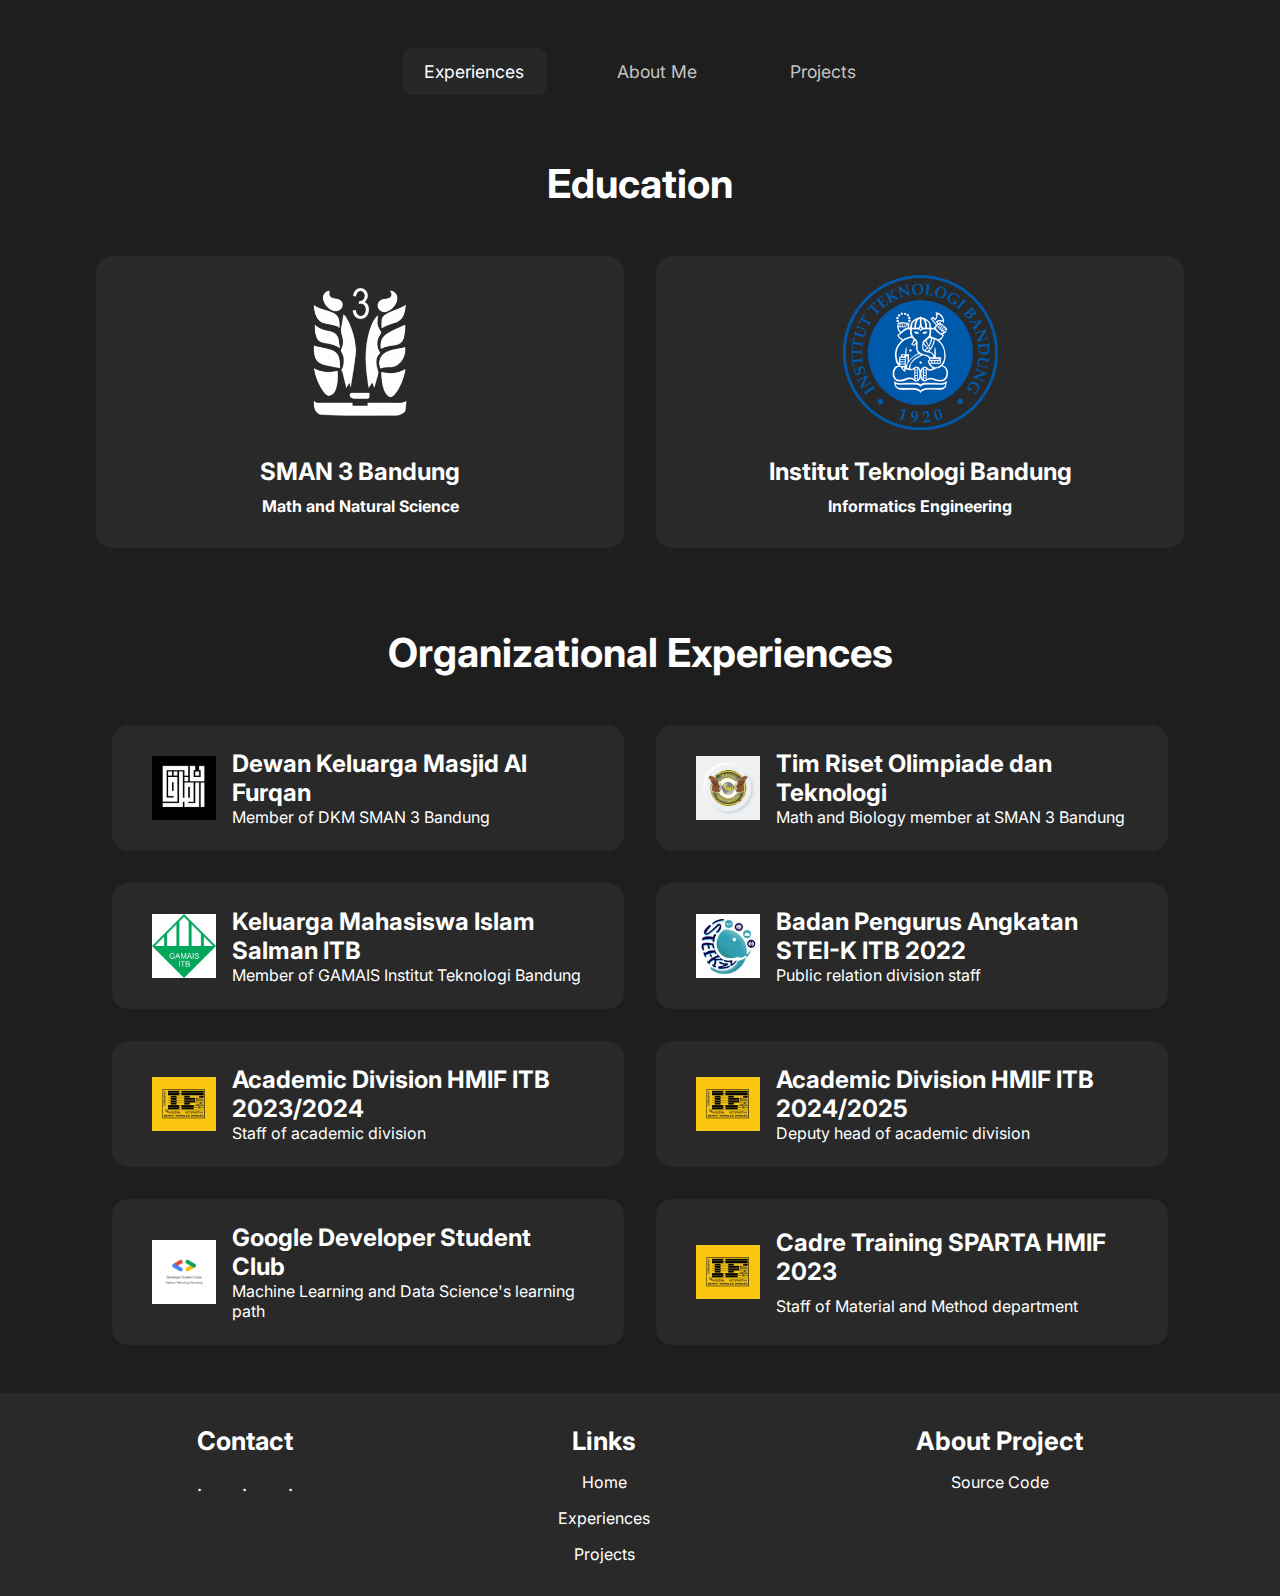
==== experience.html @ 9b5170ad "fix: responsiveness" ====
<!DOCTYPE html>
<html lang="en">
<head>
    <meta charset="UTF-8">
    <meta name="viewport" content="width=device-width, initial-scale=1.0">
    <title>Portfolio - Experiences</title>
    <link href="experience.css" rel="stylesheet">
    <link href="layout.css" rel="stylesheet">
    <link rel="stylesheet" href="https://cdnjs.cloudflare.com/ajax/libs/font-awesome/6.6.0/css/all.min.css" integrity="sha512-Kc323vGBEqzTmouAECnVceyQqyqdsSiqLQISBL29aUW4U/M7pSPA/gEUZQqv1cwx4OnYxTxve5UMg5GT6L4JJg==" crossorigin="anonymous" referrerpolicy="no-referrer" />
    <link rel="icon" type="image/x-icon" href="/assets/img/icon.png">
</head>
<body>
    <header>
        <input type="checkbox" id="nav-burger">
        <label for="nav-burger"><i class="fa-solid fa-bars"></i></label>
        <nav class="navbar">
            <a href="experience.html" id="current">Experiences</a>
            <a href="index.html">About Me</a>
            <a href="projects.html">Projects</a>
        </nav>
    </header>

    <section id="education">
        <div class="container">
            <h1>Education</h1>
            <div class="content" id="education-content">
                <div class="card">
                    <img loading="lazy" src="/assets/img/sman3.png" alt="SMA Negeri 3 Kota Bandung">
                    <h2 class="card-title">SMAN 3 Bandung</h2>
                    <h4>Math and Natural Science</h4>
                </div>
                <div class="card">
                    <img loading="lazy" src="/assets/img/itb.png" alt="Institut Teknologi Bandung">
                    <h2 class="card-title">Institut Teknologi Bandung</h2>
                    <h4>Informatics Engineering</h4>
                </div>
            </div>
        </div>
    </section>

    <section id="experiences">
        <div class="container">
            <h1>Organizational Experiences</h1>
            <div class="content" id="experience-content">
                <div class="accordion">
                    <img loading="lazy" src="/assets/img/dkm3.jpeg" alt="DKM SMA 3">
                    <div class="accordion-content">
                        <h2>Dewan Keluarga Masjid Al Furqan</h2>
                        <p>Member of DKM SMAN 3 Bandung</p>
                    </div>
                </div>
                <div class="accordion">
                    <img loading="lazy" src="/assets/img/trilogi.webp" alt="Trilogi SMA 3">
                    <div class="accordion-content">
                        <h2>Tim Riset Olimpiade dan Teknologi</h2>
                        <p>Math and Biology member at SMAN 3 Bandung</p>
                    </div>
                </div>
                <div class="accordion">
                    <img loading="lazy" src="/assets/img/gamais.jpeg" alt="GAMAIS">
                    <div class="accordion-content">
                        <h2>Keluarga Mahasiswa Islam Salman ITB</h2>
                        <p>Member of GAMAIS Institut Teknologi Bandung</p>
                    </div>
                </div>
                <div class="accordion">
                    <img loading="lazy" src="/assets/img/bpa.jpeg" alt="STEI">
                    <div class="accordion-content">
                        <h2>Badan Pengurus Angkatan STEI-K ITB 2022</h2>
                        <p>Public relation division staff</p>
                    </div>
                </div>
                <div class="accordion">
                    <img loading="lazy" src="/assets/img/hmif.png" alt="Hmif">
                    <div class="accordion-content">
                        <h2>Academic Division HMIF ITB 2023/2024</h2>
                        <p>Staff of academic division</p>
                    </div>
                </div>
                <div class="accordion">
                    <img loading="lazy" src="/assets/img/hmif.png" alt="HMIF">
                    <div class="accordion-content">
                        <h2>Academic Division HMIF ITB 2024/2025</h2>
                        <p>Deputy head of academic division</p>
                    </div>
                </div>
                <div class="accordion">
                    <img loading="lazy" src="/assets/img/gdsc.png" alt="GDSC">
                    <div class="accordion-content">
                        <h2>Google Developer Student Club</h2>
                        <p>Machine Learning and Data Science's learning path</p>
                    </div>
                </div>
                <div class="accordion">
                    <img loading="lazy" src="/assets/img/hmif.png" alt="HMIF">
                    <div class="accordion-content">
                        <h2>Cadre Training SPARTA HMIF 2023</h2>
                        <p>Staff of Material and Method department</p>
                    </div>
                </div>
            </div>
        </div>
    </section>

    <footer>
        <div class="contacts-footer">
            <h1>Contact</h1>
            <div class="contacts">
                <a href="https://www.github.com/bagassambega" target="_blank"><i class="fa-brands fa-github"></i>.</a>
                <a href="https://www.linkedin.com/in/bagassambega" target="_blank"><i class="fa-brands fa-linkedin"></i>.</a>
                <a href="mailto:bagassambega@gmail.com" target="_blank"><i class="fa-solid fa-envelope"></i>.</a>
            </div>
        </div>
        <div class="links">
            <h1>Links</h1>
            <a href="index.html">Home</a>
            <a href="experience.html">Experiences</a>
            <a href="projects.html">Projects</a>
        </div>
        <div class="links">
            <h1>About Project</h1>
            <a href="https://github.com/bagassambega/WBD1-Portfolio" target="_blank">Source Code</a>
        </div>
    </footer>
</body>
</html>
---- experience.css ----
#experiences {
    margin: 1rem;
}

.container {
    padding: 2rem 6rem;
    display: flex;
    flex-direction: column;
    gap: 3rem;
}

.container h1 {
    font-size: 2.5rem;
    text-align: center;
}

.container #education-content {
    display: grid;
    grid-template-columns: 1fr 1fr;
    column-gap: 2rem;
}

.container .content .card {
    display: flex;
    flex-direction: column;
    gap: .6rem;
    align-items: center;
    background-color: var(--bg-sec-color);
    padding: 0 0 2rem 0;
    border-radius: 1rem;
}

.container .card img {
    width: 15vw;
    padding: 1rem;
}

.container .card:hover, .container .content .accordion:hover {
    scale: 1.005;
    background-color: rgb(58, 58, 58);
    transition: all .2s;
}

.container #experience-content {
    display: grid;
    grid-template-columns: 1fr 1fr;
    column-gap: 2rem;
    row-gap: 2rem;
}

.container .content .accordion {
    display: flex;
    flex-direction: row;
    gap: 1rem;
    padding: 1.5rem 2.5rem;
    background-color: var(--bg-sec-color);
    border-radius: 1rem;
}

.container .accordion img {
    width: 5vw;
    height: auto;
    object-fit: contain;
}

.container .accordion-content {
    display: flex;
    flex-direction: column;
    justify-content: space-around;
}

@media (max-width: 724px) {
    .container {
        margin: 1rem 0;
        padding: 0 1rem;
        justify-items: center;
    }

    .container h1 {
        font-size: 2rem;
    }

    .container #education-content {
        display: grid;
        grid-template-columns: none;
        grid-template-rows: 1fr 1fr;
        row-gap: 2rem;
        justify-items: center;
    }

    .container .card h2 {
        font-size: 1.5rem;
    }

    .container .card h4 {
        font-size: 1rem;
    }
    
    .container .content .card {
        justify-content: center;
        align-items: center;
        text-align: center;
        width: 80vw;
    }

    .container .card img {
        width: 30vw;
        height: auto;
        object-fit: contain;
    }

    .container #experience-content {
        display: flex;
        flex-direction: column;
        gap: 1.5rem;
        align-items: center;
    }

    .container .content .accordion {
        width: 90vw;
        gap: 1.21rem;
        padding: 1rem .8rem;
    }

    .container .accordion h2 {
        font-size: 1.1rem;
    }

    .container .accordion p {
        font-size: .8rem;
    }

    .container .accordion img {
        width: 25%;
    }
}
---- layout.css ----
@import url('https://fonts.googleapis.com/css2?family=Montserrat:wght@100..900&display=swap');
@import url('https://fonts.googleapis.com/css2?family=Inter:ital,opsz,wght@0,14..32,100..900;1,14..32,100..900&display=swap');

:root {
    --bg-color: #1f1e1e;
    --bg-sec-color: rgb(41, 41, 41);
    --prim-color: white;
    --sec-color: rgb(197, 196, 196);
    --third-color: rgb(240, 240, 240);
    --bg-active: rgb(39, 39, 39);
    --def-font: 'Inter', sans-serif;
    --prim-button: #0080a7;
    --sec-button: #0694be;
}

* {
    margin: 0;
    padding: 0;
    box-sizing: border-box;
}

body {
    background-color: var(--bg-color);
    color: var(--prim-color);
    font-family: var(--def-font);
}

nav {
    display: flex;
    flex-direction: row;
    justify-content: center;
    gap: 3rem;
    padding: 2rem 0;
    margin-top: 1rem;
}

nav a {
    text-decoration: none;
    color: var(--sec-color);
    font-size: 1.1rem;
    padding: .8rem 1.4rem;
    border-radius: .6rem;
}

nav a#current {
    color: var(--prim-color);
    background-color: var(--bg-active);
}

nav a:hover {
    color: var(--third-color);
    transition: color .25s;
}

#nav-burger {
    display: none;
}

header label {
    margin: 0 auto;
    display: none;
    font-size: 1.1rem;
}

header .nav-responsive label {
    cursor: pointer;
}

footer {
    display: flex;
    flex-direction: row;
    justify-content: space-around;
    padding: 2rem 4rem;
    background-color: var(--bg-sec-color);
}

footer .links {
    display: flex;
    flex-direction: column;
    gap: 1rem;
}

footer .contacts-footer {
    display: flex;
    flex-direction: column;
    gap: 1rem;
}

footer .contacts {
    display: flex;
    flex-direction: row;
    justify-content: space-between;
    gap: 2.5rem;
}

footer h1 {
    text-align: center;
    font-family: 'Inter';
    font-size: 1.6rem;
}

footer .links a, footer .contacts a {
    text-decoration: none;
    color: var(--prim-color);
    text-align: center;
}

footer .contacts a {
    font-size: 1.2rem;
}

footer .links a:hover, footer .contacts a:hover {
    color: var(--sec-color);
    transition: color .3s;
}

@media (max-width: 584px) {
    nav {
        padding: 0;
        display: none;
        flex-direction: column;
        gap: .1rem;
        margin: 0;
        align-items: center;
    }
    
    header {
        background-color: var(--bg-sec-color);
        padding: .8rem 1rem;
        margin-bottom: 2rem;
    }

    header label {
        display: block;
        margin: auto;
        text-align: center;
    }
    
    nav a {
        font-size: .9rem;
    }

    nav a#current {
        background-color: var(--bg-sec-color);
        font-weight: 700;
    }

    header .nav-responsive {
        display: flex;
        justify-content: center;
    }

    #nav-burger:checked ~ nav {
        display: flex;
        transition: all .5s;
    }

    footer {
        flex-direction: column;
        gap: 2rem;
    }

    footer .contacts {
        justify-content: center;
        gap: 2rem;
    }

    footer h1 {
        font-size: 1.4rem;
    }

    footer a {
        font-size: .8rem;
    }

    footer .links {
        gap: .8rem;
    }
}
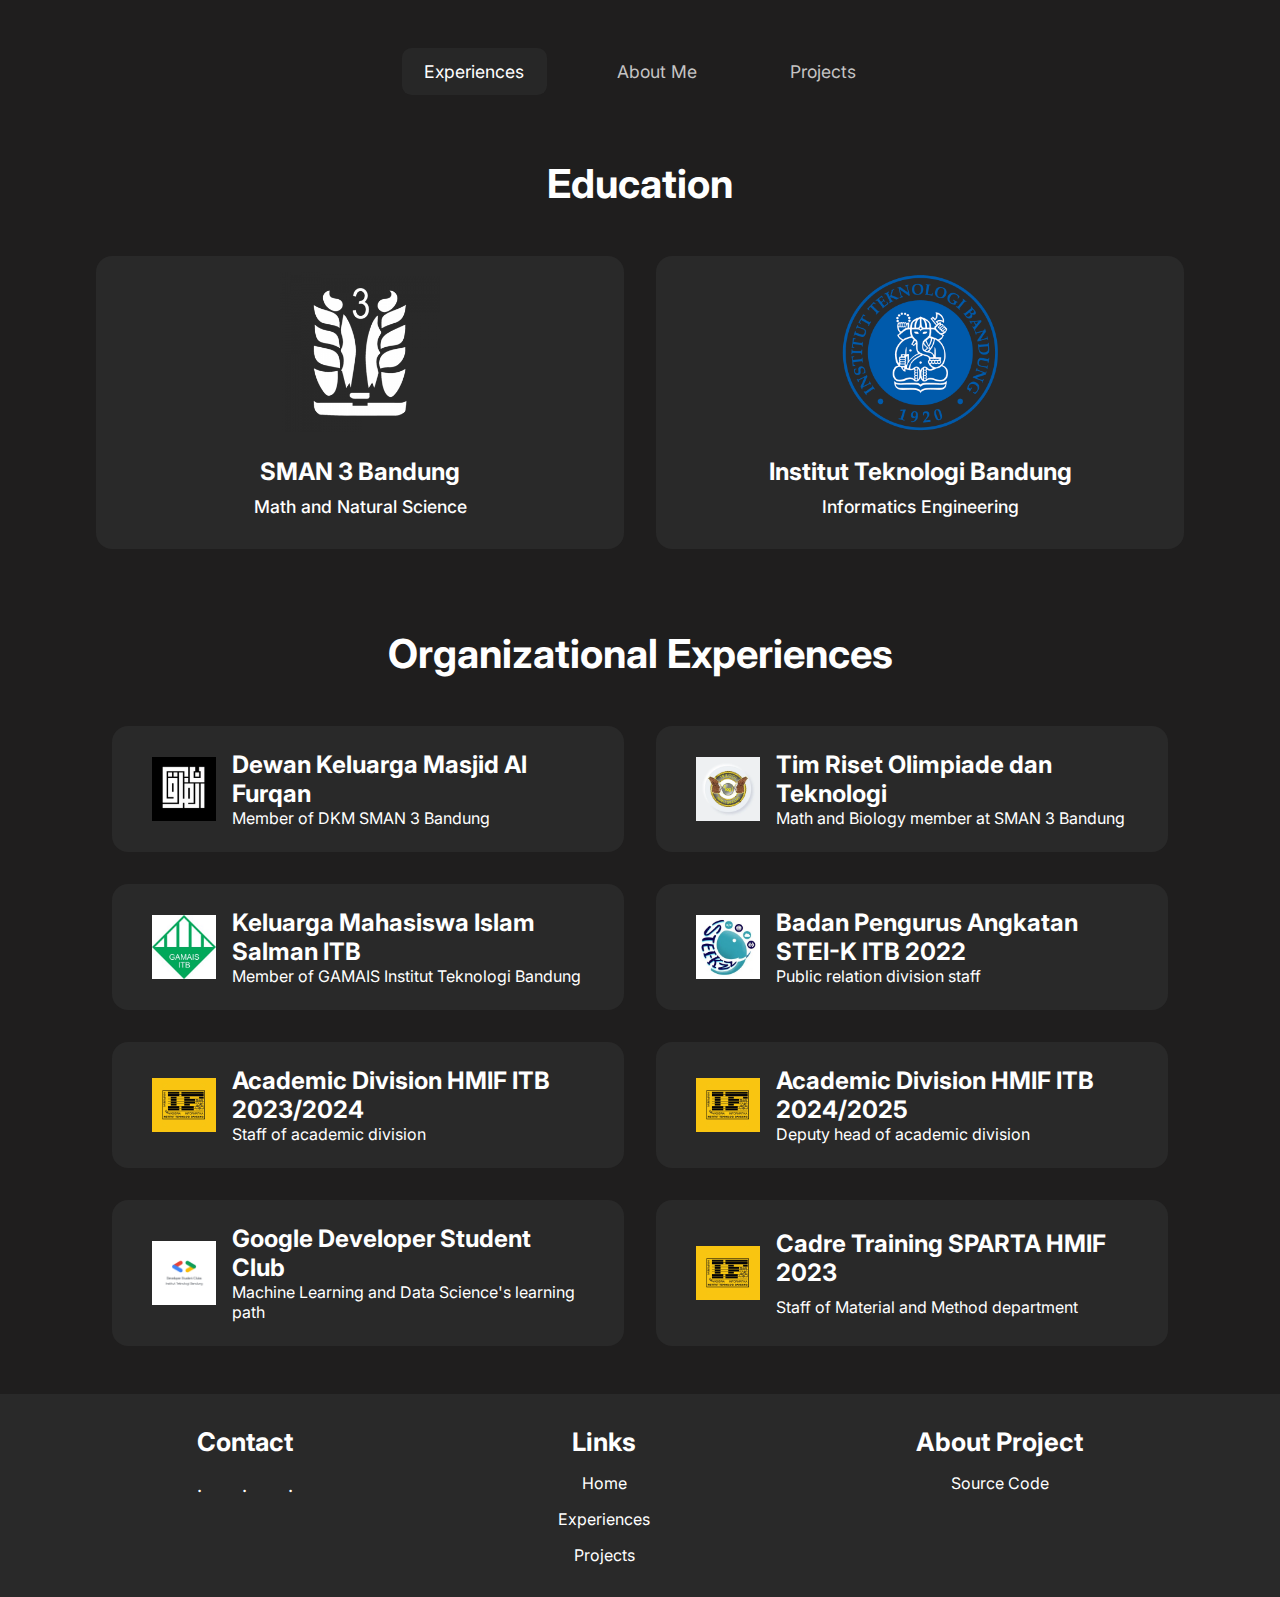
==== commit 7d3c3481: "fix: experience responsive" ====
--- a/experience.html
+++ b/experience.html
@@ -27,12 +27,12 @@
                 <div class="card">
                     <img loading="lazy" src="/assets/img/sman3.png" alt="SMA Negeri 3 Kota Bandung">
                     <h2 class="card-title">SMAN 3 Bandung</h2>
-                    <h4>Math and Natural Science</h4>
+                    <p>Math and Natural Science</p>
                 </div>
                 <div class="card">
                     <img loading="lazy" src="/assets/img/itb.png" alt="Institut Teknologi Bandung">
                     <h2 class="card-title">Institut Teknologi Bandung</h2>
-                    <h4>Informatics Engineering</h4>
+                    <p>Informatics Engineering</p>
                 </div>
             </div>
         </div>
--- a/experience.css
+++ b/experience.css
@@ -28,6 +28,11 @@
     background-color: var(--bg-sec-color);
     padding: 0 0 2rem 0;
     border-radius: 1rem;
+}
+
+.container #education-content p {
+    font-size: 1.1rem;
+    font-weight: 500;
 }
 
 .container .card img {
@@ -69,6 +74,24 @@
     justify-content: space-around;
 }
 
+@media (max-width: 1150px) {
+    .container {
+        padding: 2rem;
+    }
+
+    #experience-content .accordion h2 {
+        font-size: 1.3rem;
+    }
+
+    #experience-content .accordion p {
+        font-size: .9rem;
+    }
+
+    .container .content .accordion {
+        padding: 1rem 1.5rem;
+    }
+}
+
 @media (max-width: 724px) {
     .container {
         margin: 1rem 0;
@@ -92,7 +115,7 @@
         font-size: 1.5rem;
     }
 
-    .container .card h4 {
+    .container .card p {
         font-size: 1rem;
     }
     
@@ -118,19 +141,43 @@
 
     .container .content .accordion {
         width: 90vw;
+        gap: .9rem;
+    }
+
+    .container .accordion img {
+        width: 15%;
+    }
+
+    #experience-content .accordion h2 {
+        font-size: 1.5rem;
+    }
+}
+
+@media (max-width: 530px) {
+    .container .content .accordion {
         gap: 1.21rem;
         padding: 1rem .8rem;
     }
 
-    .container .accordion h2 {
-        font-size: 1.1rem;
+    #experience-content .accordion h2 {
+        font-size: 1.3rem;
     }
 
     .container .accordion p {
-        font-size: .8rem;
+        font-size: .5rem;
     }
 
     .container .accordion img {
         width: 25%;
     }
+}
+
+@media (max-width: 370px) {
+    #experience-content .accordion h2 {
+        font-size: 1rem;
+    }
+
+    #experience-content .accordion p {
+        font-size: .8rem;
+    }
 }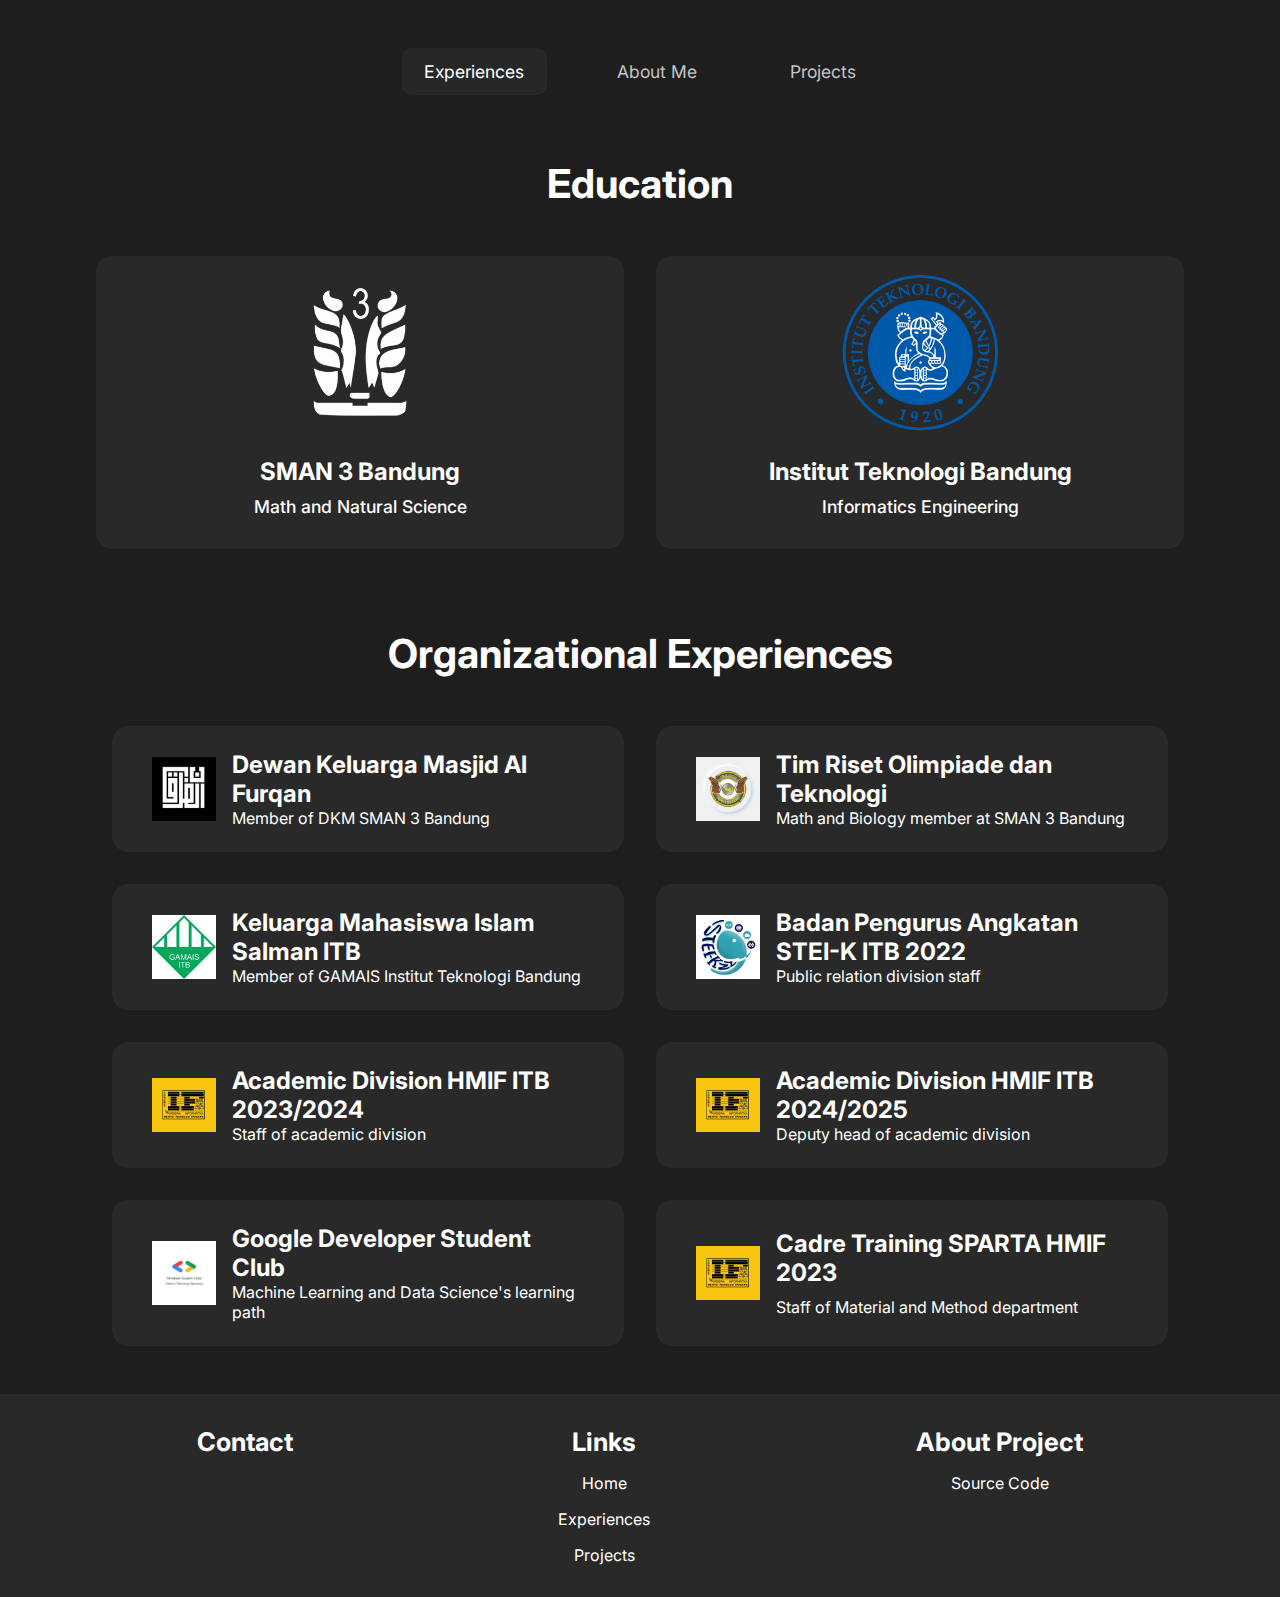
==== commit be597b09: "fix: icon" ====
--- a/experience.html
+++ b/experience.html
@@ -106,9 +106,9 @@
         <div class="contacts-footer">
             <h1>Contact</h1>
             <div class="contacts">
-                <a href="https://www.github.com/bagassambega" target="_blank"><i class="fa-brands fa-github"></i>.</a>
-                <a href="https://www.linkedin.com/in/bagassambega" target="_blank"><i class="fa-brands fa-linkedin"></i>.</a>
-                <a href="mailto:bagassambega@gmail.com" target="_blank"><i class="fa-solid fa-envelope"></i>.</a>
+                <a href="https://www.github.com/bagassambega" target="_blank"><i class="fa-brands fa-github"></i></a>
+                <a href="https://www.linkedin.com/in/bagassambega" target="_blank"><i class="fa-brands fa-linkedin"></i></a>
+                <a href="mailto:bagassambega@gmail.com" target="_blank"><i class="fa-solid fa-envelope"></i></a>
             </div>
         </div>
         <div class="links">
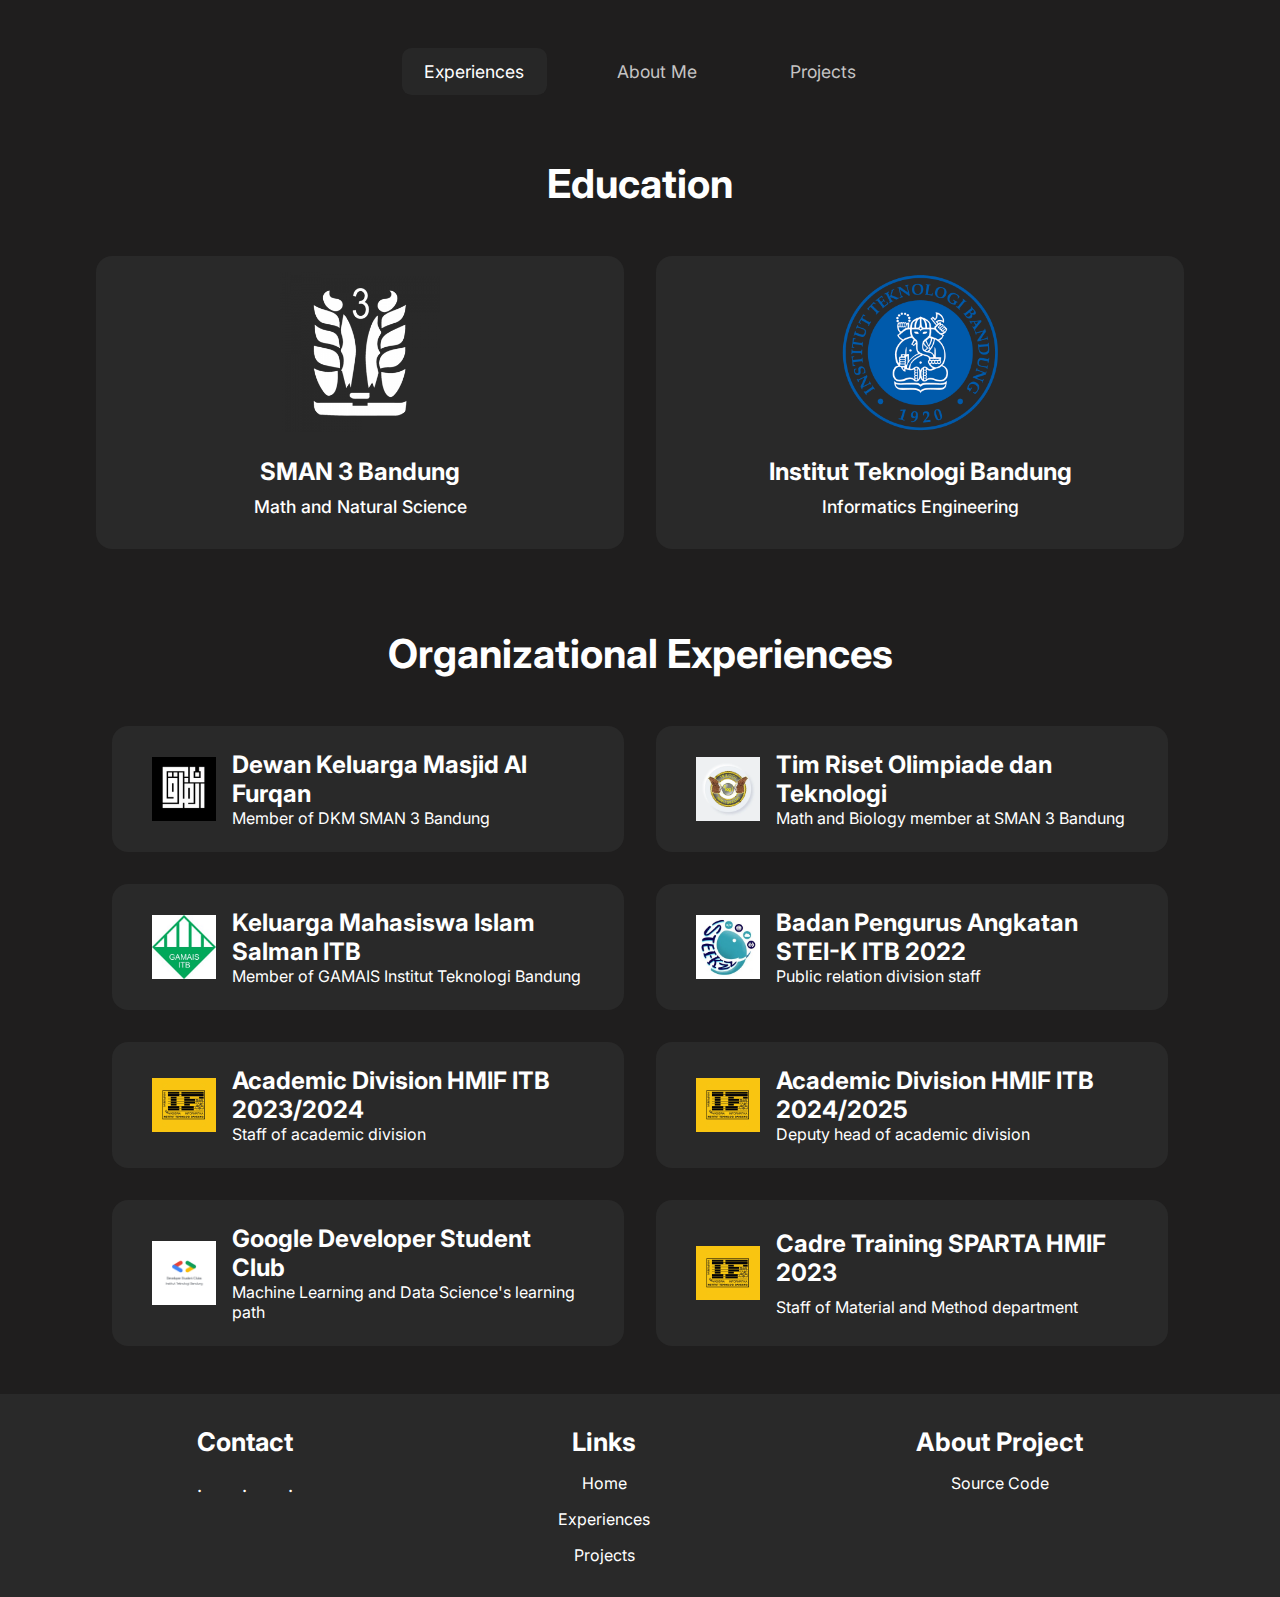
==== commit 254d4db1: "fix: accessibility" ====
--- a/experience.html
+++ b/experience.html
@@ -106,9 +106,9 @@
         <div class="contacts-footer">
             <h1>Contact</h1>
             <div class="contacts">
-                <a href="https://www.github.com/bagassambega" target="_blank"><i class="fa-brands fa-github"></i></a>
-                <a href="https://www.linkedin.com/in/bagassambega" target="_blank"><i class="fa-brands fa-linkedin"></i></a>
-                <a href="mailto:bagassambega@gmail.com" target="_blank"><i class="fa-solid fa-envelope"></i></a>
+                <a href="https://www.github.com/bagassambega" target="_blank"><i class="fa-brands fa-github"></i>.</a>
+                <a href="https://www.linkedin.com/in/bagassambega" target="_blank"><i class="fa-brands fa-linkedin"></i>.</a>
+                <a href="mailto:bagassambega@gmail.com" target="_blank"><i class="fa-solid fa-envelope"></i>.</a>
             </div>
         </div>
         <div class="links">
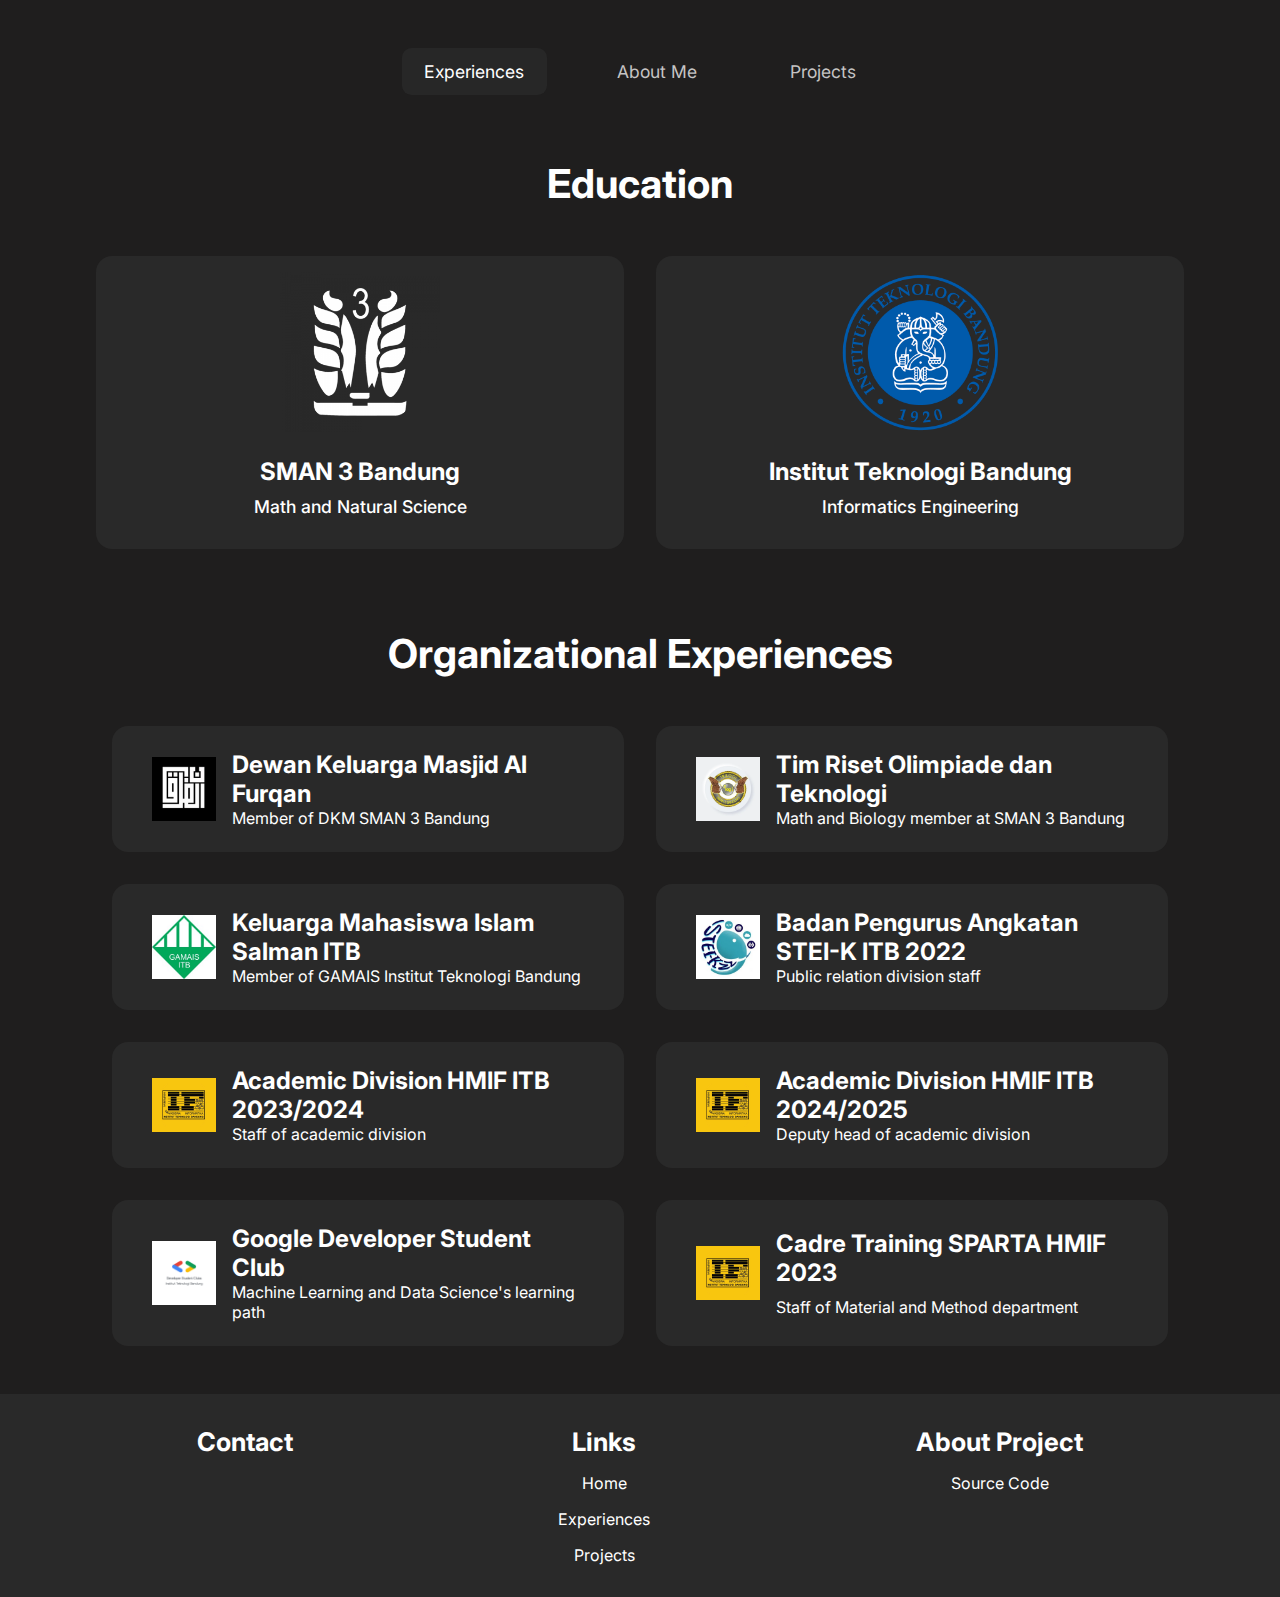
==== commit aa5f29cb: "fix: image compress optimize" ====
--- a/experience.html
+++ b/experience.html
@@ -19,96 +19,97 @@
             <a href="projects.html">Projects</a>
         </nav>
     </header>
-
-    <section id="education">
-        <div class="container">
-            <h1>Education</h1>
-            <div class="content" id="education-content">
-                <div class="card">
-                    <img loading="lazy" src="/assets/img/sman3.png" alt="SMA Negeri 3 Kota Bandung">
-                    <h2 class="card-title">SMAN 3 Bandung</h2>
-                    <p>Math and Natural Science</p>
-                </div>
-                <div class="card">
-                    <img loading="lazy" src="/assets/img/itb.png" alt="Institut Teknologi Bandung">
-                    <h2 class="card-title">Institut Teknologi Bandung</h2>
-                    <p>Informatics Engineering</p>
-                </div>
-            </div>
-        </div>
-    </section>
-
-    <section id="experiences">
-        <div class="container">
-            <h1>Organizational Experiences</h1>
-            <div class="content" id="experience-content">
-                <div class="accordion">
-                    <img loading="lazy" src="/assets/img/dkm3.jpeg" alt="DKM SMA 3">
-                    <div class="accordion-content">
-                        <h2>Dewan Keluarga Masjid Al Furqan</h2>
-                        <p>Member of DKM SMAN 3 Bandung</p>
+    <main>
+        <section id="education">
+            <div class="container">
+                <h1>Education</h1>
+                <div class="content" id="education-content">
+                    <div class="card">
+                        <img src="/assets/img/sman3.png" alt="SMA Negeri 3 Kota Bandung">
+                        <h2 class="card-title">SMAN 3 Bandung</h2>
+                        <p>Math and Natural Science</p>
                     </div>
-                </div>
-                <div class="accordion">
-                    <img loading="lazy" src="/assets/img/trilogi.webp" alt="Trilogi SMA 3">
-                    <div class="accordion-content">
-                        <h2>Tim Riset Olimpiade dan Teknologi</h2>
-                        <p>Math and Biology member at SMAN 3 Bandung</p>
-                    </div>
-                </div>
-                <div class="accordion">
-                    <img loading="lazy" src="/assets/img/gamais.jpeg" alt="GAMAIS">
-                    <div class="accordion-content">
-                        <h2>Keluarga Mahasiswa Islam Salman ITB</h2>
-                        <p>Member of GAMAIS Institut Teknologi Bandung</p>
-                    </div>
-                </div>
-                <div class="accordion">
-                    <img loading="lazy" src="/assets/img/bpa.jpeg" alt="STEI">
-                    <div class="accordion-content">
-                        <h2>Badan Pengurus Angkatan STEI-K ITB 2022</h2>
-                        <p>Public relation division staff</p>
-                    </div>
-                </div>
-                <div class="accordion">
-                    <img loading="lazy" src="/assets/img/hmif.png" alt="Hmif">
-                    <div class="accordion-content">
-                        <h2>Academic Division HMIF ITB 2023/2024</h2>
-                        <p>Staff of academic division</p>
-                    </div>
-                </div>
-                <div class="accordion">
-                    <img loading="lazy" src="/assets/img/hmif.png" alt="HMIF">
-                    <div class="accordion-content">
-                        <h2>Academic Division HMIF ITB 2024/2025</h2>
-                        <p>Deputy head of academic division</p>
-                    </div>
-                </div>
-                <div class="accordion">
-                    <img loading="lazy" src="/assets/img/gdsc.png" alt="GDSC">
-                    <div class="accordion-content">
-                        <h2>Google Developer Student Club</h2>
-                        <p>Machine Learning and Data Science's learning path</p>
-                    </div>
-                </div>
-                <div class="accordion">
-                    <img loading="lazy" src="/assets/img/hmif.png" alt="HMIF">
-                    <div class="accordion-content">
-                        <h2>Cadre Training SPARTA HMIF 2023</h2>
-                        <p>Staff of Material and Method department</p>
+                    <div class="card">
+                        <img src="/assets/img/itb.png" alt="Institut Teknologi Bandung">
+                        <h2 class="card-title">Institut Teknologi Bandung</h2>
+                        <p>Informatics Engineering</p>
                     </div>
                 </div>
             </div>
-        </div>
-    </section>
+        </section>
+
+        <section id="experiences">
+            <div class="container">
+                <h1>Organizational Experiences</h1>
+                <div class="content" id="experience-content">
+                    <div class="accordion">
+                        <img src="/assets/img/dkm3.jpeg" alt="DKM SMA 3">
+                        <div class="accordion-content">
+                            <h2>Dewan Keluarga Masjid Al Furqan</h2>
+                            <p>Member of DKM SMAN 3 Bandung</p>
+                        </div>
+                    </div>
+                    <div class="accordion">
+                        <img src="/assets/img/trilogi.webp" alt="Trilogi SMA 3">
+                        <div class="accordion-content">
+                            <h2>Tim Riset Olimpiade dan Teknologi</h2>
+                            <p>Math and Biology member at SMAN 3 Bandung</p>
+                        </div>
+                    </div>
+                    <div class="accordion">
+                        <img src="/assets/img/gamais.jpeg" alt="GAMAIS">
+                        <div class="accordion-content">
+                            <h2>Keluarga Mahasiswa Islam Salman ITB</h2>
+                            <p>Member of GAMAIS Institut Teknologi Bandung</p>
+                        </div>
+                    </div>
+                    <div class="accordion">
+                        <img src="/assets/img/bpa.jpeg" alt="STEI">
+                        <div class="accordion-content">
+                            <h2>Badan Pengurus Angkatan STEI-K ITB 2022</h2>
+                            <p>Public relation division staff</p>
+                        </div>
+                    </div>
+                    <div class="accordion">
+                        <img loading="lazy" src="/assets/img/hmif.jpg" alt="Hmif">
+                        <div class="accordion-content">
+                            <h2>Academic Division HMIF ITB 2023/2024</h2>
+                            <p>Staff of academic division</p>
+                        </div>
+                    </div>
+                    <div class="accordion">
+                        <img loading="lazy" src="/assets/img/hmif.jpg" alt="HMIF">
+                        <div class="accordion-content">
+                            <h2>Academic Division HMIF ITB 2024/2025</h2>
+                            <p>Deputy head of academic division</p>
+                        </div>
+                    </div>
+                    <div class="accordion">
+                        <img loading="lazy" src="/assets/img/gdsc.png" alt="GDSC">
+                        <div class="accordion-content">
+                            <h2>Google Developer Student Club</h2>
+                            <p>Machine Learning and Data Science's learning path</p>
+                        </div>
+                    </div>
+                    <div class="accordion">
+                        <img loading="lazy" src="/assets/img/hmif.jpg" alt="HMIF">
+                        <div class="accordion-content">
+                            <h2>Cadre Training SPARTA HMIF 2023</h2>
+                            <p>Staff of Material and Method department</p>
+                        </div>
+                    </div>
+                </div>
+            </div>
+        </section>
+    </main>
 
     <footer>
         <div class="contacts-footer">
             <h1>Contact</h1>
             <div class="contacts">
-                <a href="https://www.github.com/bagassambega" target="_blank"><i class="fa-brands fa-github"></i>.</a>
-                <a href="https://www.linkedin.com/in/bagassambega" target="_blank"><i class="fa-brands fa-linkedin"></i>.</a>
-                <a href="mailto:bagassambega@gmail.com" target="_blank"><i class="fa-solid fa-envelope"></i>.</a>
+                <a href="https://www.github.com/bagassambega" target="_blank"><i class="fa-brands fa-github"></i></a>
+                <a href="https://www.linkedin.com/in/bagassambega" target="_blank"><i class="fa-brands fa-linkedin"></i></a>
+                <a href="mailto:bagassambega@gmail.com" target="_blank"><i class="fa-solid fa-envelope"></i></a>
             </div>
         </div>
         <div class="links">
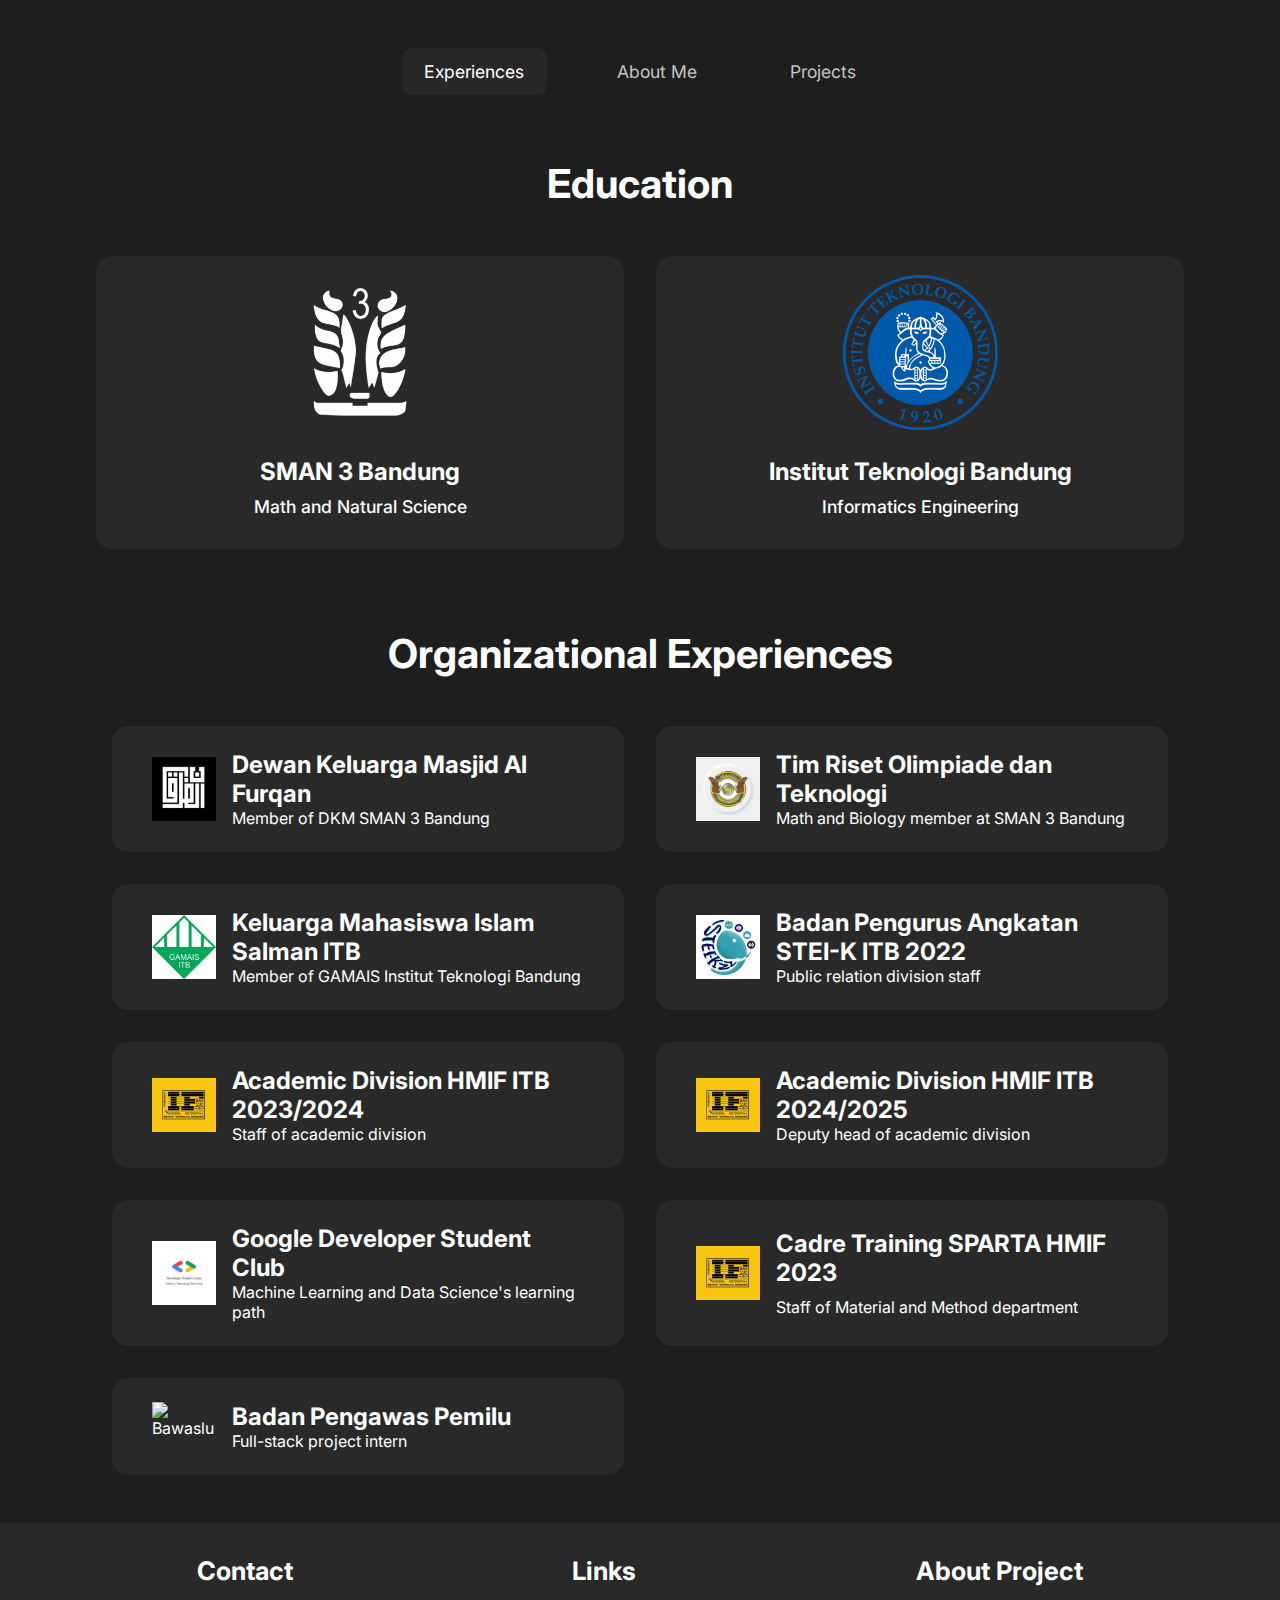
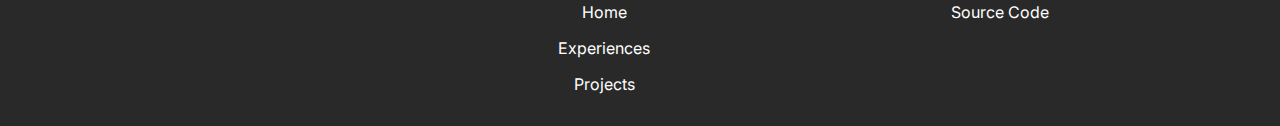
==== commit 0e44fb8d: "update: content of project and experience from bawaslu" ====
--- a/experience.html
+++ b/experience.html
@@ -98,6 +98,13 @@
                             <p>Staff of Material and Method department</p>
                         </div>
                     </div>
+                    <div class="accordion">
+                        <img loading="lazy" src="/assets/img/bawaslu.png" alt="Bawaslu">
+                        <div class="accordion-content">
+                            <h2>Badan Pengawas Pemilu</h2>
+                            <p>Full-stack project intern</p>
+                        </div>
+                    </div>
                 </div>
             </div>
         </section>
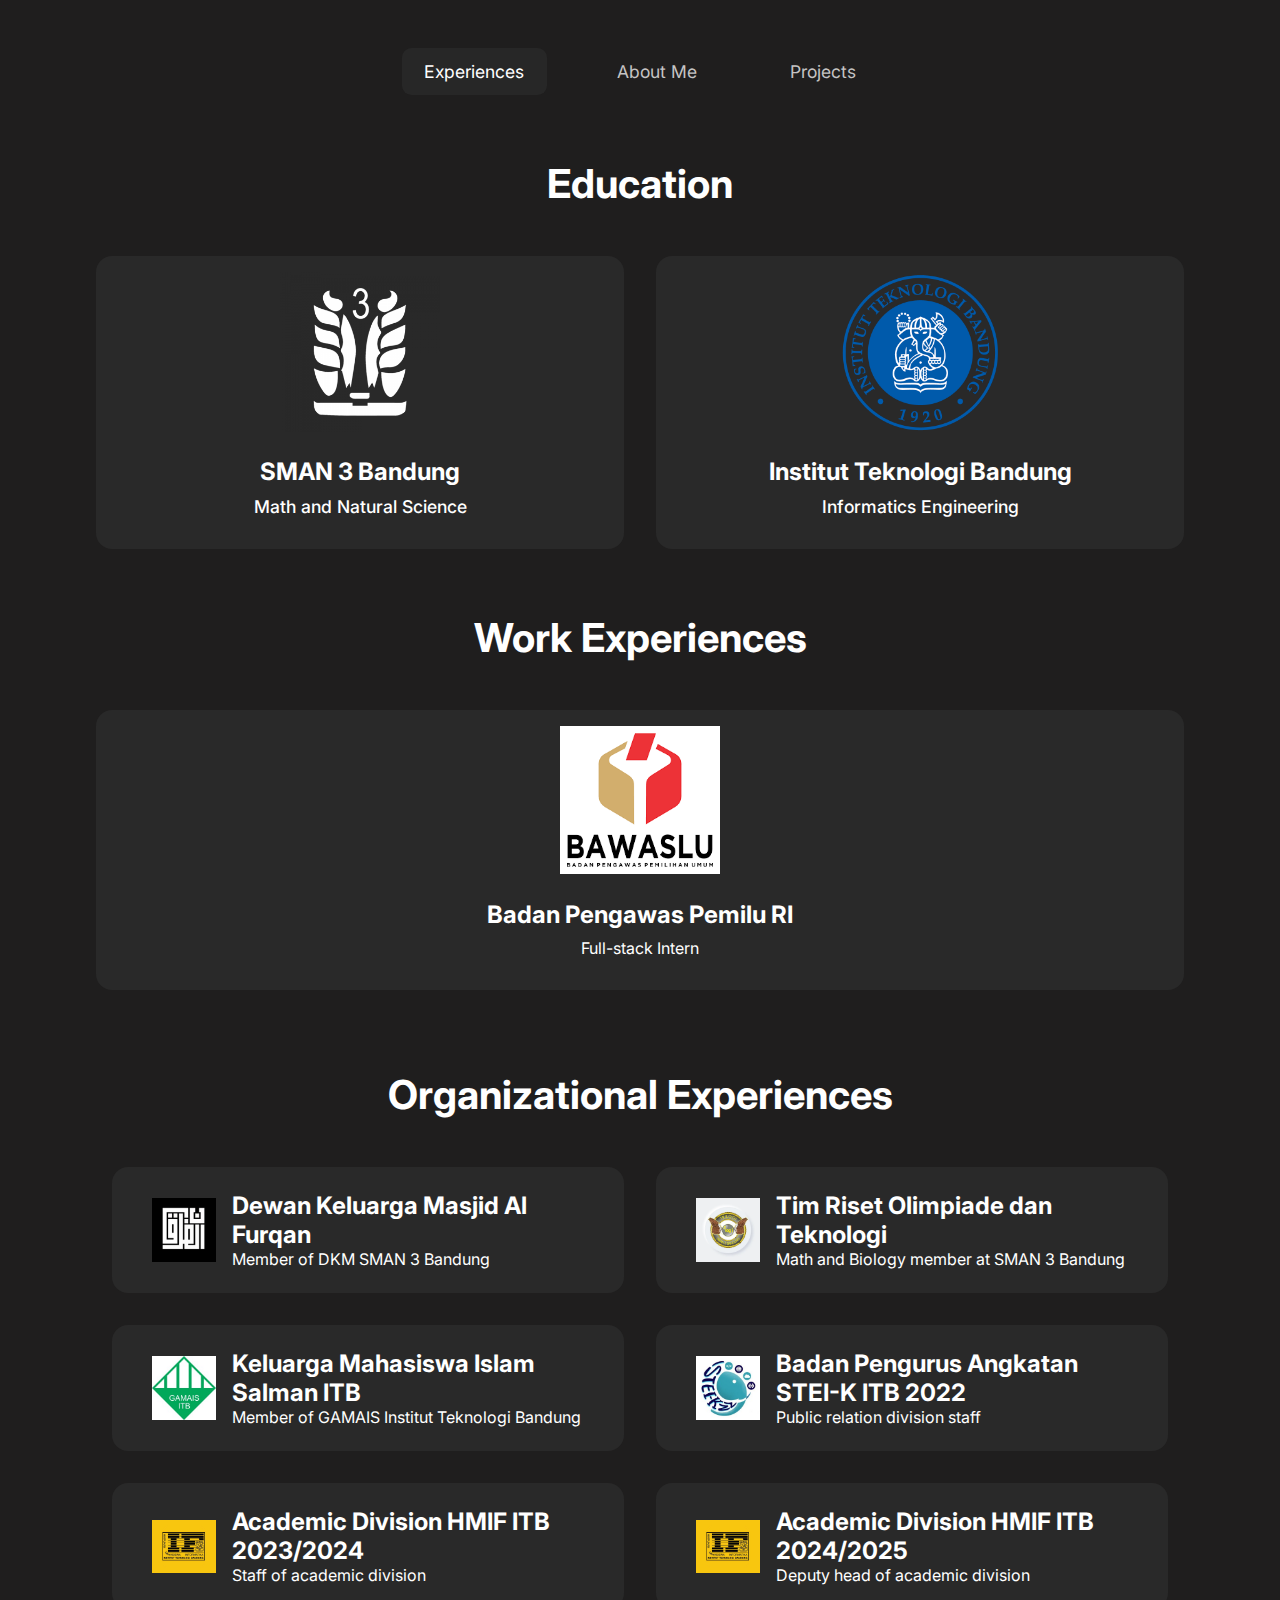
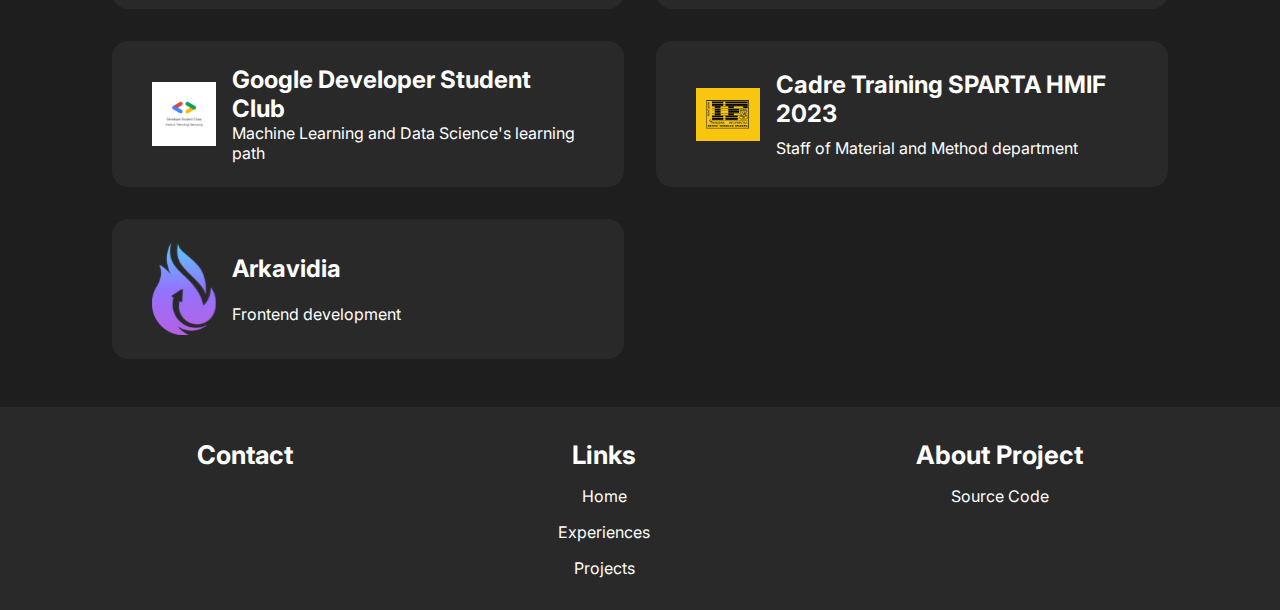
==== commit 090d9747: "feat: add content" ====
--- a/experience.html
+++ b/experience.html
@@ -33,6 +33,18 @@
                         <img src="/assets/img/itb.png" alt="Institut Teknologi Bandung">
                         <h2 class="card-title">Institut Teknologi Bandung</h2>
                         <p>Informatics Engineering</p>
+                    </div>
+                </div>
+            </div>
+        </section>
+        <section id="work">
+            <div class="container">
+                <h1>Work Experiences</h1>
+                <div class="content" id="work-content">
+                    <div class="card">
+                        <img src="/assets/img/bawaslu.png" alt="Bawaslu">
+                        <h2 class="card-title">Badan Pengawas Pemilu RI</h2>
+                        <p>Full-stack Intern</p>
                     </div>
                 </div>
             </div>
@@ -99,10 +111,10 @@
                         </div>
                     </div>
                     <div class="accordion">
-                        <img loading="lazy" src="/assets/img/bawaslu.png" alt="Bawaslu">
+                        <img loading="lazy" src="/assets/img/arkavidiaLogo.svg" alt="Arkavidia">
                         <div class="accordion-content">
-                            <h2>Badan Pengawas Pemilu</h2>
-                            <p>Full-stack project intern</p>
+                            <h2>Arkavidia</h2>
+                            <p>Frontend development</p>
                         </div>
                     </div>
                 </div>
